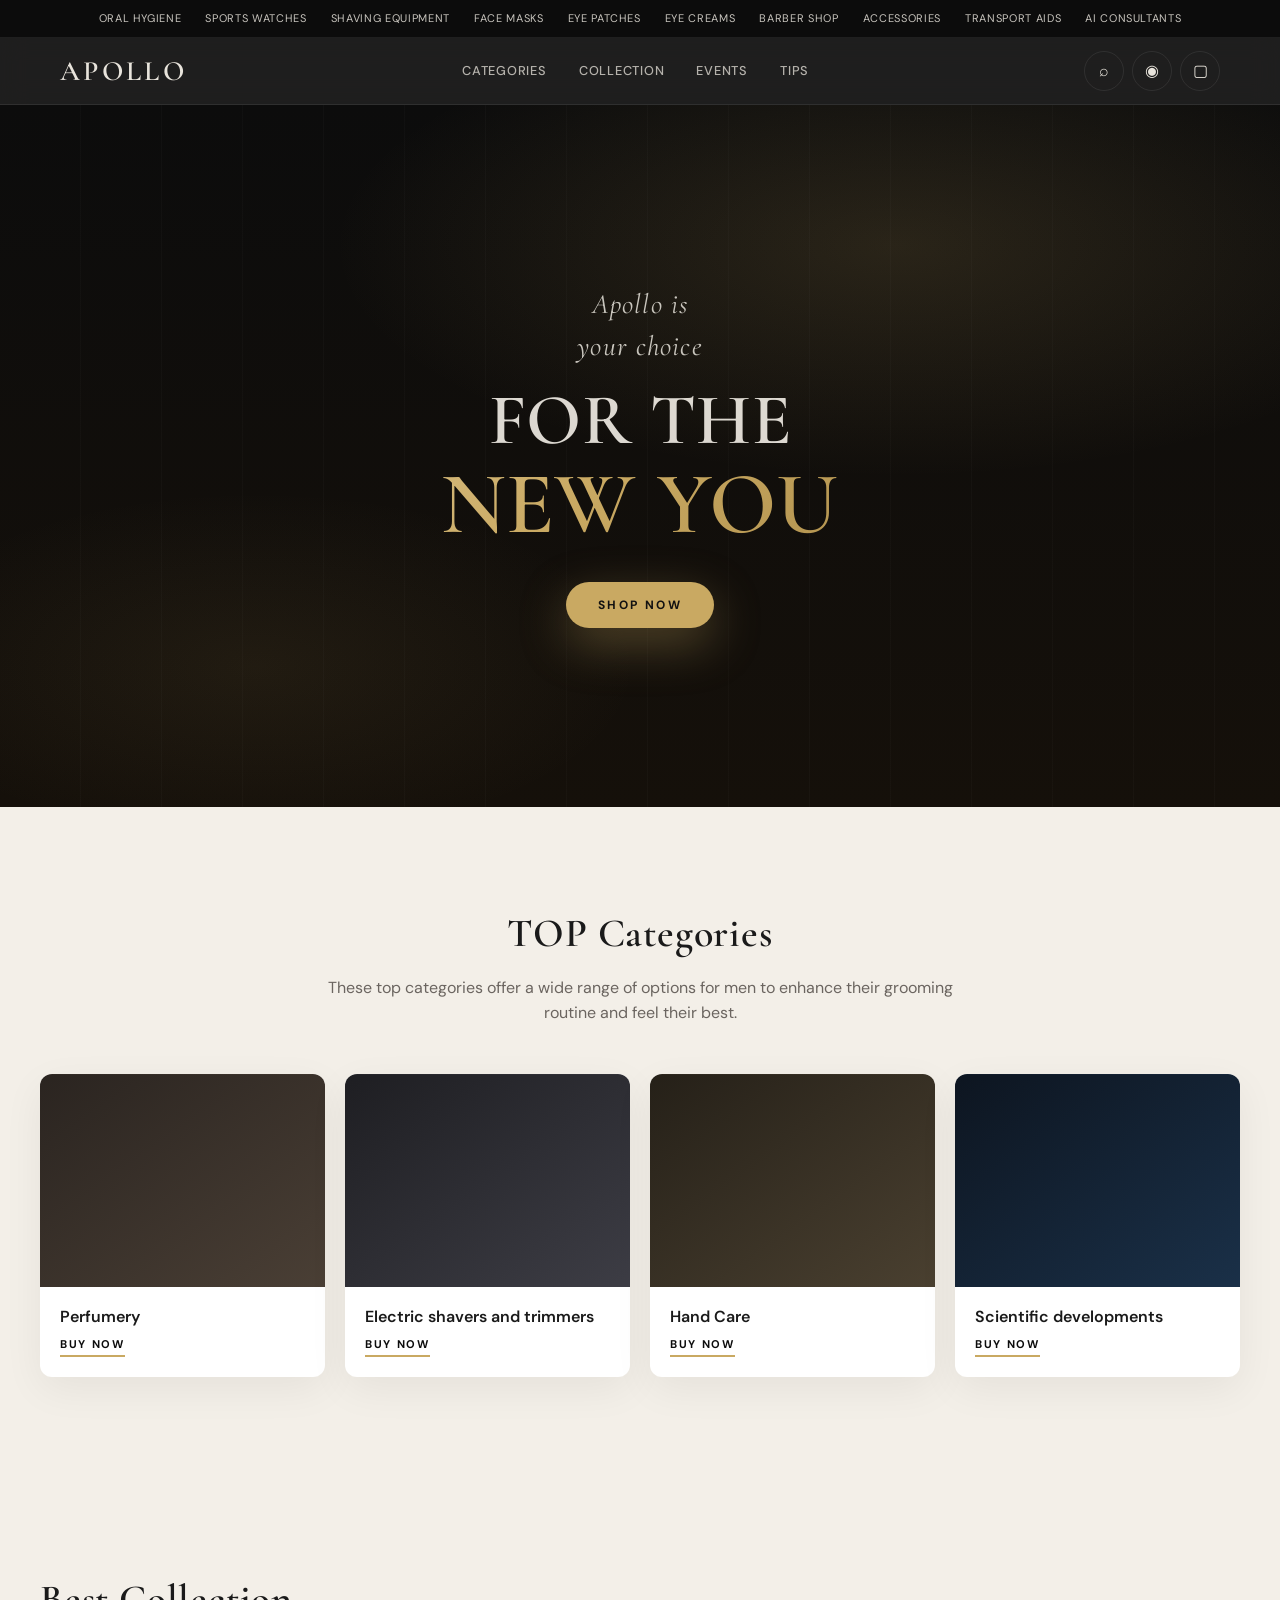
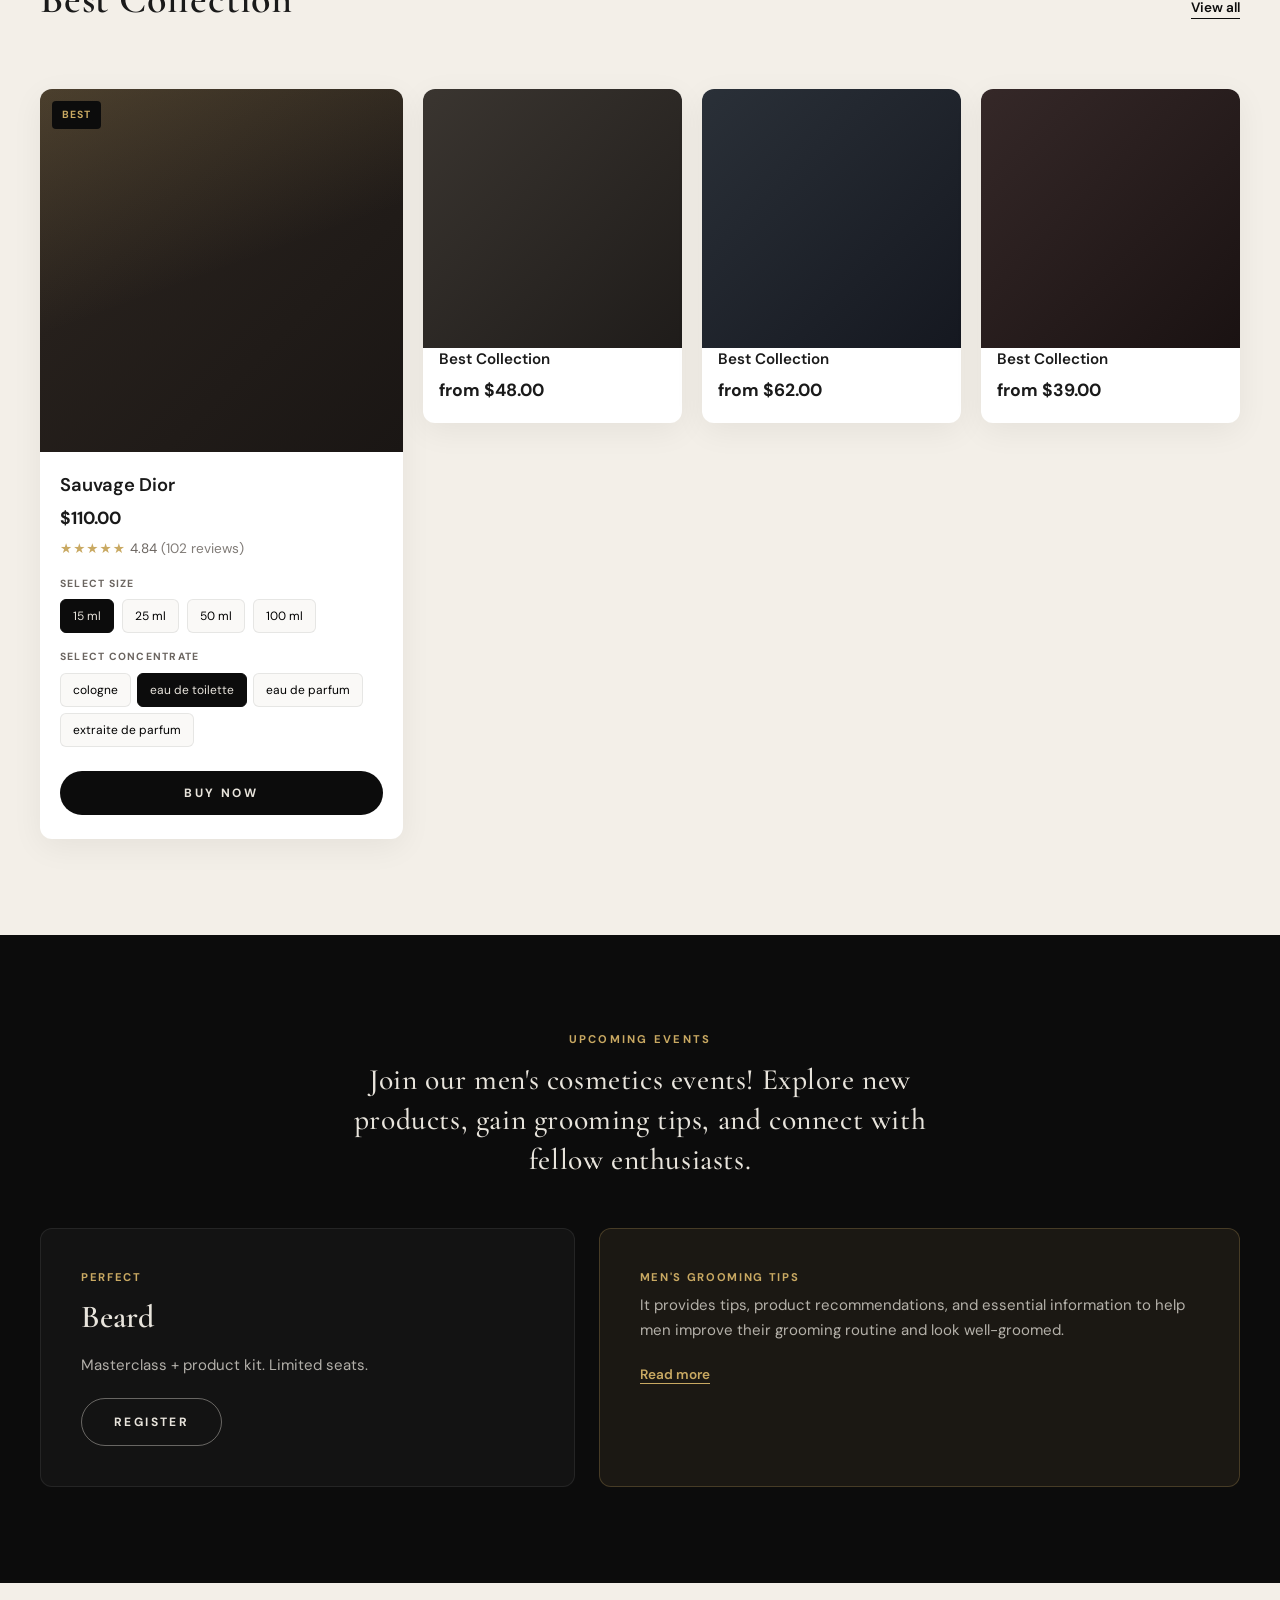
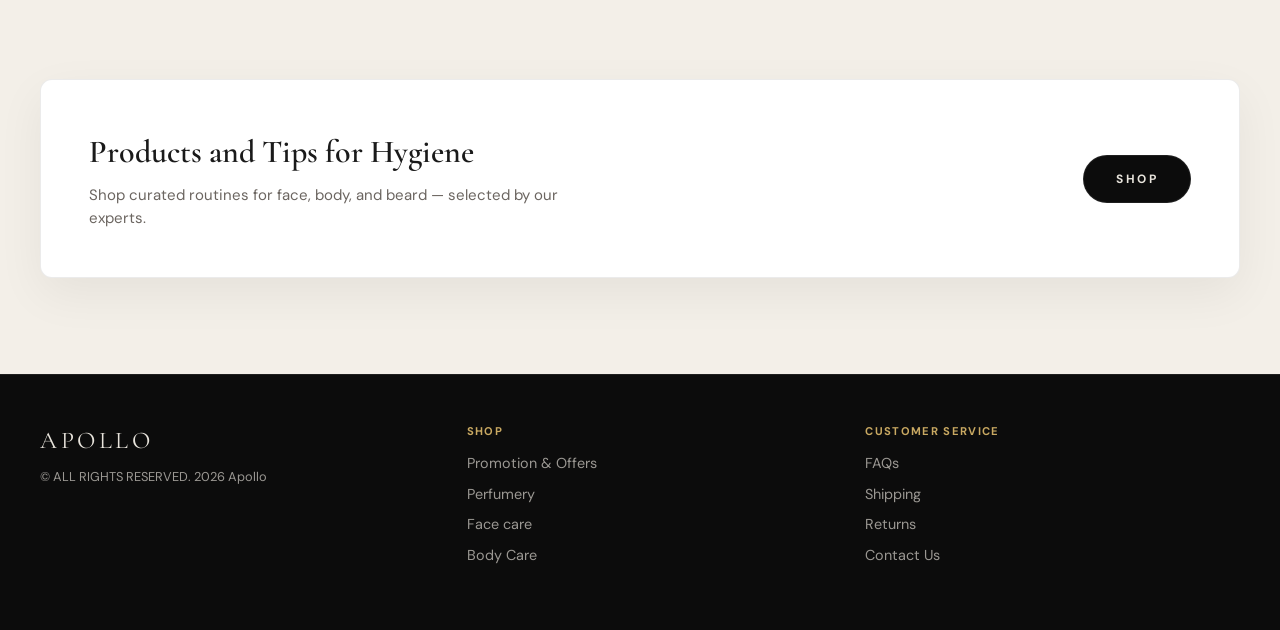
==== apollo-men-landing/index.html @ 3829512f "Add Apollo men's marketplace one-page demo from Figma mockup Made-with: Cursor" ====
<!DOCTYPE html>
<html lang="en">
  <head>
    <meta charset="utf-8" />
    <meta name="viewport" content="width=device-width, initial-scale=1" />
    <title>Apollo — Men&apos;s grooming &amp; cosmetics</title>
    <meta
      name="description"
      content="Apollo — premium men&apos;s cosmetics. Top categories, best collection, grooming tips."
    />
    <link rel="preconnect" href="https://fonts.googleapis.com" />
    <link rel="preconnect" href="https://fonts.gstatic.com" crossorigin />
    <link
      href="https://fonts.googleapis.com/css2?family=Cormorant+Garamond:ital,wght@0,400;0,600;0,700;1,400&family=DM+Sans:ital,opsz,wght@0,9..40,400;0,9..40,500;0,9..40,600;0,9..40,700&display=swap"
      rel="stylesheet"
    />
    <link rel="stylesheet" href="styles.css" />
  </head>
  <body>
    <a class="skip-link" href="#main">Skip to content</a>

    <!-- Верхняя полоса категорий (как на макете) -->
    <div class="ticker" role="navigation" aria-label="Top categories">
      <div class="ticker__track">
        <span>Oral hygiene</span>
        <span>Sports watches</span>
        <span>Shaving equipment</span>
        <span>Face masks</span>
        <span>Eye Patches</span>
        <span>Eye creams</span>
        <span>Barber Shop</span>
        <span>Accessories</span>
        <span>Transport aids</span>
        <span>AI consultants</span>
      </div>
    </div>

    <header class="header">
      <div class="header__inner">
        <button type="button" class="header__burger" aria-expanded="false" aria-controls="nav-drawer" id="burger">
          <span></span><span></span><span></span>
          <span class="visually-hidden">Menu</span>
        </button>
        <a class="logo" href="#">Apollo</a>
        <nav class="nav" id="nav-drawer" aria-label="Main">
          <a href="#categories">Categories</a>
          <a href="#collection">Collection</a>
          <a href="#events">Events</a>
          <a href="#tips">Tips</a>
        </nav>
        <div class="header__tools">
          <button type="button" class="icon-btn" aria-label="Search">⌕</button>
          <button type="button" class="icon-btn" aria-label="Account">◉</button>
          <button type="button" class="icon-btn" aria-label="Cart">▢</button>
        </div>
      </div>
    </header>

    <main id="main">
      <!-- Hero -->
      <section class="hero">
        <div class="hero__bg" aria-hidden="true"></div>
        <div class="wrap hero__content">
          <p class="hero__kicker">Apollo is<br />your choice</p>
          <h1 class="hero__title">
            <span class="hero__title-line">fOR THE</span>
            <span class="hero__title-accent">NEW YOU</span>
          </h1>
          <a class="btn btn--hero" href="#collection">shop now</a>
        </div>
      </section>

      <!-- TOP Categories -->
      <section class="section section--muted" id="categories">
        <div class="wrap">
          <header class="section-head">
            <h2 class="section-title">TOP Categories</h2>
            <p class="section-lead">
              These top categories offer a wide range of options for men to enhance their grooming routine and feel
              their best.
            </p>
          </header>
          <div class="grid grid--cats">
            <article class="cat-card">
              <div class="cat-card__visual cat-card__visual--1" aria-hidden="true"></div>
              <h3 class="cat-card__title">Perfumery</h3>
              <a class="cat-card__link" href="#collection">BUY now</a>
            </article>
            <article class="cat-card">
              <div class="cat-card__visual cat-card__visual--2" aria-hidden="true"></div>
              <h3 class="cat-card__title">Electric shavers and trimmers</h3>
              <a class="cat-card__link" href="#collection">BUY now</a>
            </article>
            <article class="cat-card">
              <div class="cat-card__visual cat-card__visual--3" aria-hidden="true"></div>
              <h3 class="cat-card__title">Hand Care</h3>
              <a class="cat-card__link" href="#collection">BUY now</a>
            </article>
            <article class="cat-card">
              <div class="cat-card__visual cat-card__visual--4" aria-hidden="true"></div>
              <h3 class="cat-card__title">Scientific developments</h3>
              <a class="cat-card__link" href="#collection">BUY now</a>
            </article>
          </div>
        </div>
      </section>

      <!-- Best Collection + карточка товара -->
      <section class="section" id="collection">
        <div class="wrap">
          <header class="section-head section-head--row">
            <h2 class="section-title">Best Collection</h2>
            <a class="text-link" href="#">View all</a>
          </header>
          <div class="grid grid--products">
            <article class="product">
              <div class="product__badge">Best</div>
              <div class="product__img" role="img" aria-label="Sauvage Dior"></div>
              <div class="product__body">
                <h3 class="product__name">Sauvage Dior</h3>
                <p class="product__price">$110.00</p>
                <p class="product__rating" aria-label="Rating 4.84 out of 5, 102 reviews">
                  <span class="stars" aria-hidden="true">★★★★★</span> 4.84 <span class="product__reviews">(102 reviews)</span>
                </p>
                <div class="product__block">
                  <p class="product__label">Select size</p>
                  <div class="pills">
                    <button type="button" class="pill pill--active">15 ml</button>
                    <button type="button" class="pill">25 ml</button>
                    <button type="button" class="pill">50 ml</button>
                    <button type="button" class="pill">100 ml</button>
                  </div>
                </div>
                <div class="product__block">
                  <p class="product__label">Select CONCENTRATE</p>
                  <div class="pills pills--wrap">
                    <button type="button" class="pill">cologne</button>
                    <button type="button" class="pill pill--active">eau de toilette</button>
                    <button type="button" class="pill">eau de parfum</button>
                    <button type="button" class="pill">extraite de parfum</button>
                  </div>
                </div>
                <button type="button" class="btn btn--cart">BUY now</button>
              </div>
            </article>
            <article class="product product--compact">
              <div class="product__img product__img--b" role="img" aria-label="Product"></div>
              <h3 class="product__name">Best Collection</h3>
              <p class="product__price">from $48.00</p>
            </article>
            <article class="product product--compact">
              <div class="product__img product__img--c" role="img" aria-label="Product"></div>
              <h3 class="product__name">Best Collection</h3>
              <p class="product__price">from $62.00</p>
            </article>
            <article class="product product--compact">
              <div class="product__img product__img--d" role="img" aria-label="Product"></div>
              <h3 class="product__name">Best Collection</h3>
              <p class="product__price">from $39.00</p>
            </article>
          </div>
        </div>
      </section>

      <!-- Events -->
      <section class="section section--dark" id="events">
        <div class="wrap">
          <header class="section-head">
            <p class="eyebrow">upcoming events</p>
            <h2 class="section-title section-title--light">
              Join our men&apos;s cosmetics events! Explore new products, gain grooming tips, and connect with fellow
              enthusiasts.
            </h2>
          </header>
          <div class="events-grid">
            <article class="event-card">
              <span class="event-card__tag">Perfect</span>
              <h3 class="event-card__title">Beard</h3>
              <p class="event-card__text">Masterclass + product kit. Limited seats.</p>
              <a class="btn btn--outline" href="#">Register</a>
            </article>
            <article class="event-card event-card--accent">
              <span class="event-card__tag">Men&apos;s Grooming Tips</span>
              <p class="event-card__text">
                It provides tips, product recommendations, and essential information to help men improve their grooming
                routine and look well-groomed.
              </p>
              <a class="text-link text-link--light" href="#">Read more</a>
            </article>
          </div>
        </div>
      </section>

      <!-- Tips strip -->
      <section class="section" id="tips">
        <div class="wrap tips-banner">
          <div>
            <h2 class="tips-banner__title">Products and Tips for Hygiene</h2>
            <p class="tips-banner__lead">Shop curated routines for face, body, and beard — selected by our experts.</p>
          </div>
          <a class="btn btn--primary" href="#collection">Shop</a>
        </div>
      </section>
    </main>

    <footer class="footer">
      <div class="wrap footer__grid">
        <div>
          <p class="footer__brand">Apollo</p>
          <p class="footer__copy">© ALL RIGHTS RESERVED. 2026 Apollo</p>
        </div>
        <div class="footer__cols">
          <div>
            <p class="footer__heading">Shop</p>
            <ul>
              <li><a href="#">Promotion &amp; Offers</a></li>
              <li><a href="#">Perfumery</a></li>
              <li><a href="#">Face care</a></li>
              <li><a href="#">Body Care</a></li>
            </ul>
          </div>
          <div>
            <p class="footer__heading">Customer Service</p>
            <ul>
              <li><a href="#">FAQs</a></li>
              <li><a href="#">Shipping</a></li>
              <li><a href="#">Returns</a></li>
              <li><a href="#">Contact Us</a></li>
            </ul>
          </div>
        </div>
      </div>
    </footer>

    <script src="app.js" defer></script>
  </body>
</html>
---- apollo-men-landing/styles.css ----
/* Одностраничник Apollo по макету: премиальная мужская косметика */

:root {
  --bg: #0c0c0c;
  --bg-elevated: #141414;
  --bg-muted: #f3efe8;
  --text: #1a1a1a;
  --text-light: #e8e4dc;
  --muted: #6b6560;
  --gold: #c9a962;
  --gold-dim: #9a7b3a;
  --line: rgba(255, 255, 255, 0.08);
  --line-dark: rgba(0, 0, 0, 0.08);
  --radius: 12px;
  --font: 'DM Sans', system-ui, sans-serif;
  --font-display: 'Cormorant Garamond', Georgia, serif;
}

*,
*::before,
*::after {
  box-sizing: border-box;
}

html {
  scroll-behavior: smooth;
}

@media (prefers-reduced-motion: reduce) {
  html {
    scroll-behavior: auto;
  }
}

body {
  margin: 0;
  font-family: var(--font);
  font-size: 15px;
  line-height: 1.5;
  color: var(--text);
  background: var(--bg-muted);
}

.visually-hidden {
  position: absolute;
  width: 1px;
  height: 1px;
  padding: 0;
  margin: -1px;
  overflow: hidden;
  clip: rect(0, 0, 0, 0);
  border: 0;
}

.skip-link {
  position: absolute;
  left: -9999px;
  top: 8px;
  z-index: 200;
  padding: 8px 16px;
  background: var(--gold);
  color: #111;
  font-weight: 600;
}
.skip-link:focus {
  left: 8px;
}

.wrap {
  width: min(1200px, 100% - 40px);
  margin-inline: auto;
}

/* Ticker */
.ticker {
  background: var(--bg);
  color: var(--text-light);
  font-size: 11px;
  letter-spacing: 0.06em;
  text-transform: uppercase;
  overflow: hidden;
  border-bottom: 1px solid var(--line);
}

.ticker__track {
  display: flex;
  flex-wrap: wrap;
  justify-content: center;
  gap: 0.75rem 1.5rem;
  padding: 10px 16px;
  max-width: 1200px;
  margin: 0 auto;
}

.ticker__track span {
  opacity: 0.85;
  white-space: nowrap;
}

@media (max-width: 640px) {
  .ticker__track {
    justify-content: flex-start;
    overflow-x: auto;
    flex-wrap: nowrap;
    -webkit-overflow-scrolling: touch;
    scrollbar-width: none;
  }
  .ticker__track::-webkit-scrollbar {
    display: none;
  }
}

/* Header */
.header {
  position: sticky;
  top: 0;
  z-index: 100;
  background: rgba(12, 12, 12, 0.92);
  backdrop-filter: blur(12px);
  border-bottom: 1px solid var(--line);
}

.header__inner {
  display: grid;
  grid-template-columns: auto 1fr auto;
  align-items: center;
  gap: 16px;
  max-width: 1200px;
  margin: 0 auto;
  padding: 12px 20px;
}

.logo {
  font-family: var(--font-display);
  font-size: 1.75rem;
  font-weight: 600;
  letter-spacing: 0.12em;
  text-transform: uppercase;
  color: var(--text-light);
  text-decoration: none;
}

.nav {
  display: flex;
  justify-content: center;
  gap: 2rem;
}

.nav a {
  color: rgba(232, 228, 220, 0.75);
  text-decoration: none;
  font-size: 0.8rem;
  font-weight: 500;
  letter-spacing: 0.06em;
  text-transform: uppercase;
}

.nav a:hover {
  color: var(--gold);
}

.header__tools {
  display: flex;
  gap: 8px;
}

.icon-btn {
  width: 40px;
  height: 40px;
  border: 1px solid var(--line);
  border-radius: 50%;
  background: transparent;
  color: var(--text-light);
  font-size: 1rem;
  cursor: pointer;
  line-height: 1;
}

.icon-btn:hover {
  border-color: var(--gold);
  color: var(--gold);
}

.header__burger {
  display: none;
  flex-direction: column;
  justify-content: center;
  gap: 5px;
  width: 44px;
  height: 44px;
  padding: 0;
  border: 1px solid var(--line);
  border-radius: 8px;
  background: transparent;
  cursor: pointer;
}

.header__burger span:not(.visually-hidden) {
  display: block;
  width: 18px;
  height: 2px;
  margin: 0 auto;
  background: var(--text-light);
}

@media (max-width: 768px) {
  .header__burger {
    display: flex;
  }
  .nav {
    position: fixed;
    inset: 0;
    top: 0;
    flex-direction: column;
    justify-content: center;
    align-items: center;
    gap: 2rem;
    background: var(--bg);
    font-size: 1.1rem;
    opacity: 0;
    visibility: hidden;
    transition: opacity 0.2s, visibility 0.2s;
  }
  .nav.is-open {
    opacity: 1;
    visibility: visible;
  }
  .header__inner {
    grid-template-columns: auto 1fr auto;
  }
}

/* Hero */
.hero {
  position: relative;
  min-height: min(78vh, 720px);
  display: flex;
  align-items: center;
  justify-content: center;
  padding: 80px 20px;
  background: var(--bg);
  color: var(--text-light);
  overflow: hidden;
}

.hero__bg {
  position: absolute;
  inset: 0;
  background:
    radial-gradient(ellipse 80% 60% at 70% 20%, rgba(201, 169, 98, 0.15), transparent 55%),
    radial-gradient(ellipse 60% 50% at 20% 80%, rgba(201, 169, 98, 0.08), transparent 50%),
    linear-gradient(180deg, #0c0c0c 0%, #15100a 100%);
}

.hero__bg::after {
  content: '';
  position: absolute;
  inset: 0;
  background-image: repeating-linear-gradient(
    90deg,
    transparent,
    transparent 80px,
    rgba(255, 255, 255, 0.02) 80px,
    rgba(255, 255, 255, 0.02) 81px
  );
  pointer-events: none;
}

.hero__content {
  position: relative;
  text-align: center;
  z-index: 1;
}

.hero__kicker {
  margin: 0 0 1rem;
  font-family: var(--font-display);
  font-size: clamp(1.25rem, 3vw, 1.75rem);
  font-style: italic;
  font-weight: 400;
  letter-spacing: 0.04em;
  color: rgba(232, 228, 220, 0.85);
}

.hero__title {
  margin: 0 0 2rem;
  font-family: var(--font-display);
  font-weight: 600;
  line-height: 1.05;
  letter-spacing: 0.02em;
}

.hero__title-line {
  display: block;
  font-size: clamp(2.5rem, 8vw, 4.5rem);
  text-transform: uppercase;
  color: rgba(232, 228, 220, 0.95);
}

.hero__title-accent {
  display: block;
  font-size: clamp(3rem, 10vw, 5.5rem);
  background: linear-gradient(135deg, #e8d5a8 0%, var(--gold) 45%, var(--gold-dim) 100%);
  -webkit-background-clip: text;
  background-clip: text;
  color: transparent;
}

.btn {
  display: inline-flex;
  align-items: center;
  justify-content: center;
  padding: 14px 32px;
  font-family: var(--font);
  font-size: 0.75rem;
  font-weight: 700;
  letter-spacing: 0.2em;
  text-transform: uppercase;
  text-decoration: none;
  border: none;
  border-radius: 999px;
  cursor: pointer;
  transition: transform 0.15s ease, box-shadow 0.15s ease;
}

.btn:active {
  transform: scale(0.98);
}

.btn--hero {
  background: var(--gold);
  color: #111;
  box-shadow: 0 16px 48px rgba(201, 169, 98, 0.35);
}

.btn--hero:hover {
  box-shadow: 0 20px 56px rgba(201, 169, 98, 0.45);
}

.btn--primary {
  background: var(--bg);
  color: var(--text-light);
  border: 1px solid var(--line);
}

.btn--primary:hover {
  border-color: var(--gold);
  color: var(--gold);
}

.btn--outline {
  background: transparent;
  color: var(--text-light);
  border: 1px solid rgba(232, 228, 220, 0.4);
}

.btn--outline:hover {
  border-color: var(--gold);
  color: var(--gold);
}

.btn--cart {
  width: 100%;
  margin-top: 0.5rem;
  background: var(--bg);
  color: var(--text-light);
}

.product .btn--cart:hover {
  background: var(--gold);
  color: #111;
}

/* Sections */
.section {
  padding: clamp(48px, 8vw, 96px) 0;
}

.section--muted {
  background: var(--bg-muted);
}

.section--dark {
  background: var(--bg);
  color: var(--text-light);
}

.section-head {
  margin-bottom: clamp(32px, 5vw, 48px);
  text-align: center;
  max-width: 640px;
  margin-inline: auto;
}

.section-head--row {
  display: flex;
  justify-content: space-between;
  align-items: baseline;
  max-width: none;
  text-align: left;
}

@media (max-width: 640px) {
  .section-head--row {
    flex-direction: column;
    align-items: flex-start;
    gap: 12px;
  }
}

.section-title {
  margin: 0 0 12px;
  font-family: var(--font-display);
  font-size: clamp(1.75rem, 4vw, 2.5rem);
  font-weight: 600;
  letter-spacing: 0.02em;
}

.section-title--light {
  color: var(--text-light);
  font-size: clamp(1.35rem, 3vw, 1.85rem);
  line-height: 1.35;
  font-weight: 500;
}

.section-lead {
  margin: 0;
  color: var(--muted);
  font-size: 1rem;
  line-height: 1.6;
}

.eyebrow {
  margin: 0 0 12px;
  font-size: 0.7rem;
  font-weight: 700;
  letter-spacing: 0.2em;
  text-transform: uppercase;
  color: var(--gold);
}

.text-link {
  font-size: 0.85rem;
  font-weight: 600;
  color: var(--bg);
  text-decoration: none;
  border-bottom: 1px solid currentColor;
}

.text-link:hover {
  color: var(--gold-dim);
}

.text-link--light {
  color: var(--gold);
  border-color: var(--gold);
}

/* Category grid */
.grid {
  display: grid;
  gap: 20px;
}

.grid--cats {
  grid-template-columns: repeat(4, 1fr);
}

@media (max-width: 900px) {
  .grid--cats {
    grid-template-columns: repeat(2, 1fr);
  }
}

@media (max-width: 480px) {
  .grid--cats {
    grid-template-columns: 1fr;
  }
}

.cat-card {
  background: #fff;
  border-radius: var(--radius);
  overflow: hidden;
  box-shadow: 0 12px 40px rgba(0, 0, 0, 0.06);
  display: flex;
  flex-direction: column;
}

.cat-card__visual {
  aspect-ratio: 4/3;
  background-size: cover;
  background-position: center;
}

.cat-card__visual--1 {
  background-image: linear-gradient(145deg, #2a2420 0%, #4a3f35 100%);
}
.cat-card__visual--2 {
  background-image: linear-gradient(145deg, #1e1e22 0%, #3d3d45 100%);
}
.cat-card__visual--3 {
  background-image: linear-gradient(145deg, #252018 0%, #4a4030 100%);
}
.cat-card__visual--4 {
  background-image: linear-gradient(145deg, #0d1520 0%, #1a3048 100%);
}

.cat-card__title {
  margin: 0;
  padding: 1.25rem 1.25rem 0.5rem;
  font-size: 1rem;
  font-weight: 600;
  line-height: 1.3;
}

.cat-card__link {
  margin: 0 1.25rem 1.25rem;
  font-size: 0.7rem;
  font-weight: 700;
  letter-spacing: 0.15em;
  text-transform: uppercase;
  color: var(--bg);
  text-decoration: none;
  align-self: flex-start;
  border-bottom: 2px solid var(--gold);
  padding-bottom: 2px;
}

.cat-card__link:hover {
  color: var(--gold-dim);
}

/* Products */
.grid--products {
  grid-template-columns: 1.4fr 1fr 1fr 1fr;
  align-items: start;
}

@media (max-width: 1024px) {
  .grid--products {
    grid-template-columns: 1fr 1fr;
  }
  .product:first-child {
    grid-column: 1 / -1;
  }
}

@media (max-width: 540px) {
  .grid--products {
    grid-template-columns: 1fr;
  }
}

.product {
  background: #fff;
  border-radius: var(--radius);
  overflow: hidden;
  box-shadow: 0 8px 32px rgba(0, 0, 0, 0.06);
  position: relative;
}

.product--compact .product__name {
  padding: 0 1rem;
  font-size: 0.95rem;
}

.product--compact .product__price {
  padding: 0 1rem 1.25rem;
  margin: 0;
}

.product__badge {
  position: absolute;
  top: 12px;
  left: 12px;
  z-index: 2;
  padding: 6px 10px;
  font-size: 0.65rem;
  font-weight: 700;
  letter-spacing: 0.1em;
  text-transform: uppercase;
  background: var(--bg);
  color: var(--gold);
  border-radius: 4px;
}

.product__img {
  aspect-ratio: 1;
  background:
    linear-gradient(160deg, rgba(201, 169, 98, 0.2) 0%, transparent 50%),
    linear-gradient(135deg, #2c2520 0%, #1a1614 100%);
}

.product__img--b {
  background: linear-gradient(135deg, #3a3530 0%, #1f1c1a 100%);
}
.product__img--c {
  background: linear-gradient(135deg, #2a3038 0%, #151820 100%);
}
.product__img--d {
  background: linear-gradient(135deg, #352828 0%, #1a1212 100%);
}

.product__body {
  padding: 1.25rem 1.25rem 1.5rem;
}

.product__name {
  margin: 0 0 0.35rem;
  font-size: 1.15rem;
  font-weight: 600;
}

.product__price {
  margin: 0 0 0.5rem;
  font-size: 1.1rem;
  font-weight: 700;
}

.product__rating {
  margin: 0 0 1rem;
  font-size: 0.85rem;
  color: var(--muted);
}

.stars {
  letter-spacing: 1px;
  color: var(--gold);
}

.product__reviews {
  opacity: 0.85;
}

.product__label {
  margin: 0 0 8px;
  font-size: 0.65rem;
  font-weight: 700;
  letter-spacing: 0.12em;
  text-transform: uppercase;
  color: var(--muted);
}

.product__block {
  margin-bottom: 1rem;
}

.pills {
  display: flex;
  flex-wrap: wrap;
  gap: 8px;
}

.pills--wrap {
  gap: 6px;
}

.pill {
  padding: 8px 12px;
  font-family: var(--font);
  font-size: 0.75rem;
  border: 1px solid var(--line-dark);
  border-radius: 6px;
  background: #faf9f7;
  cursor: pointer;
}

.pill:hover {
  border-color: var(--gold);
}

.pill--active {
  background: var(--bg);
  color: var(--text-light);
  border-color: var(--bg);
}

/* Events */
.events-grid {
  display: grid;
  grid-template-columns: 1fr 1.2fr;
  gap: 24px;
}

@media (max-width: 768px) {
  .events-grid {
    grid-template-columns: 1fr;
  }
}

.event-card {
  padding: clamp(24px, 4vw, 40px);
  border: 1px solid var(--line);
  border-radius: var(--radius);
  background: rgba(255, 255, 255, 0.03);
}

.event-card--accent {
  background: rgba(201, 169, 98, 0.08);
  border-color: rgba(201, 169, 98, 0.25);
}

.event-card__tag {
  display: block;
  margin-bottom: 8px;
  font-size: 0.7rem;
  font-weight: 700;
  letter-spacing: 0.15em;
  text-transform: uppercase;
  color: var(--gold);
}

.event-card__title {
  margin: 0 0 12px;
  font-family: var(--font-display);
  font-size: 2rem;
  font-weight: 600;
  color: var(--text-light);
}

.event-card__text {
  margin: 0 0 1.25rem;
  color: rgba(232, 228, 220, 0.75);
  line-height: 1.65;
}

/* Tips banner */
.tips-banner {
  display: flex;
  flex-wrap: wrap;
  align-items: center;
  justify-content: space-between;
  gap: 24px;
  padding: clamp(28px, 5vw, 48px);
  background: #fff;
  border-radius: var(--radius);
  box-shadow: 0 16px 48px rgba(0, 0, 0, 0.06);
  border: 1px solid var(--line-dark);
}

.tips-banner__title {
  margin: 0 0 8px;
  font-family: var(--font-display);
  font-size: clamp(1.5rem, 3vw, 2rem);
  font-weight: 600;
}

.tips-banner__lead {
  margin: 0;
  color: var(--muted);
  max-width: 48ch;
}

/* Footer */
.footer {
  background: var(--bg);
  color: rgba(232, 228, 220, 0.65);
  padding: 48px 20px 56px;
  border-top: 1px solid var(--line);
}

.footer__grid {
  display: grid;
  grid-template-columns: 1fr 2fr;
  gap: 40px;
}

@media (max-width: 640px) {
  .footer__grid {
    grid-template-columns: 1fr;
  }
}

.footer__brand {
  margin: 0 0 8px;
  font-family: var(--font-display);
  font-size: 1.5rem;
  letter-spacing: 0.15em;
  text-transform: uppercase;
  color: var(--text-light);
}

.footer__copy {
  margin: 0;
  font-size: 0.8rem;
}

.footer__cols {
  display: grid;
  grid-template-columns: 1fr 1fr;
  gap: 24px;
}

.footer__heading {
  margin: 0 0 12px;
  font-size: 0.7rem;
  font-weight: 700;
  letter-spacing: 0.12em;
  text-transform: uppercase;
  color: var(--gold);
}

.footer ul {
  margin: 0;
  padding: 0;
  list-style: none;
}

.footer li {
  margin-bottom: 8px;
}

.footer a {
  color: rgba(232, 228, 220, 0.65);
  text-decoration: none;
  font-size: 0.9rem;
}

.footer a:hover {
  color: var(--gold);
}
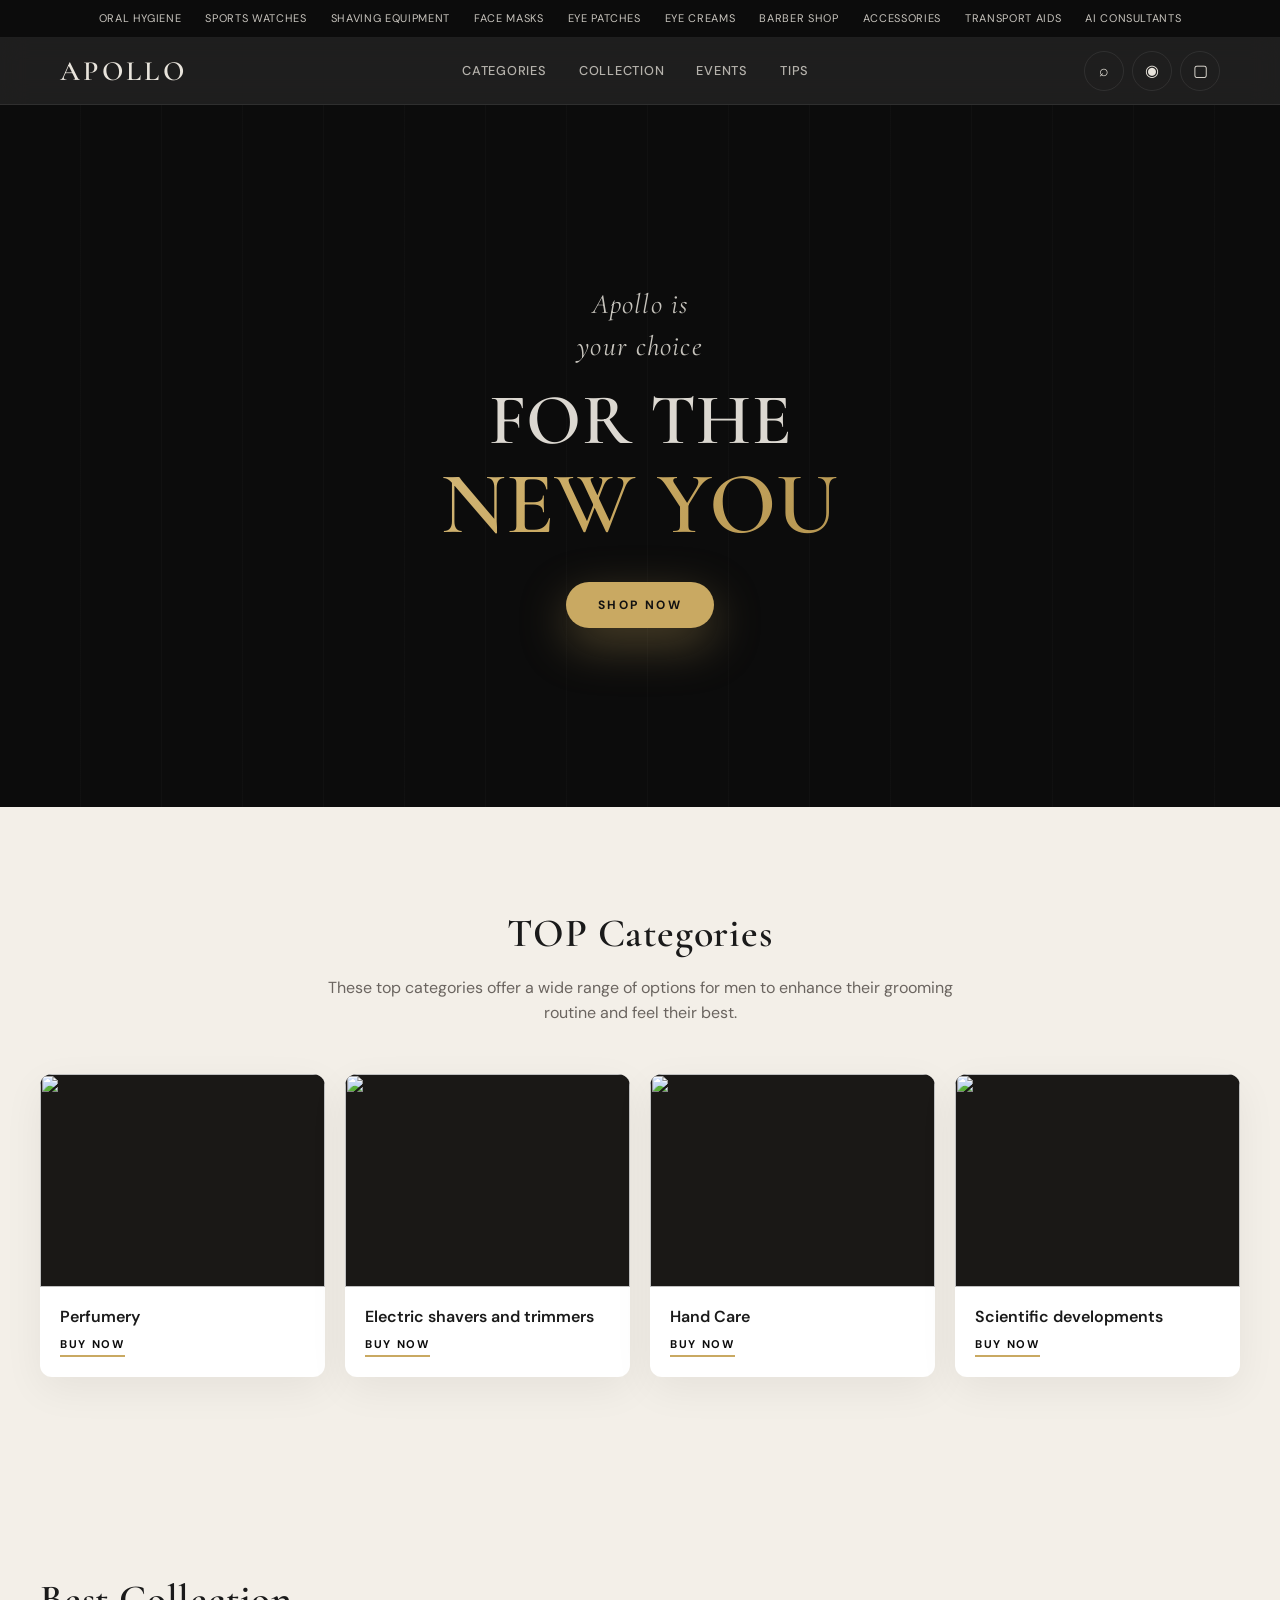
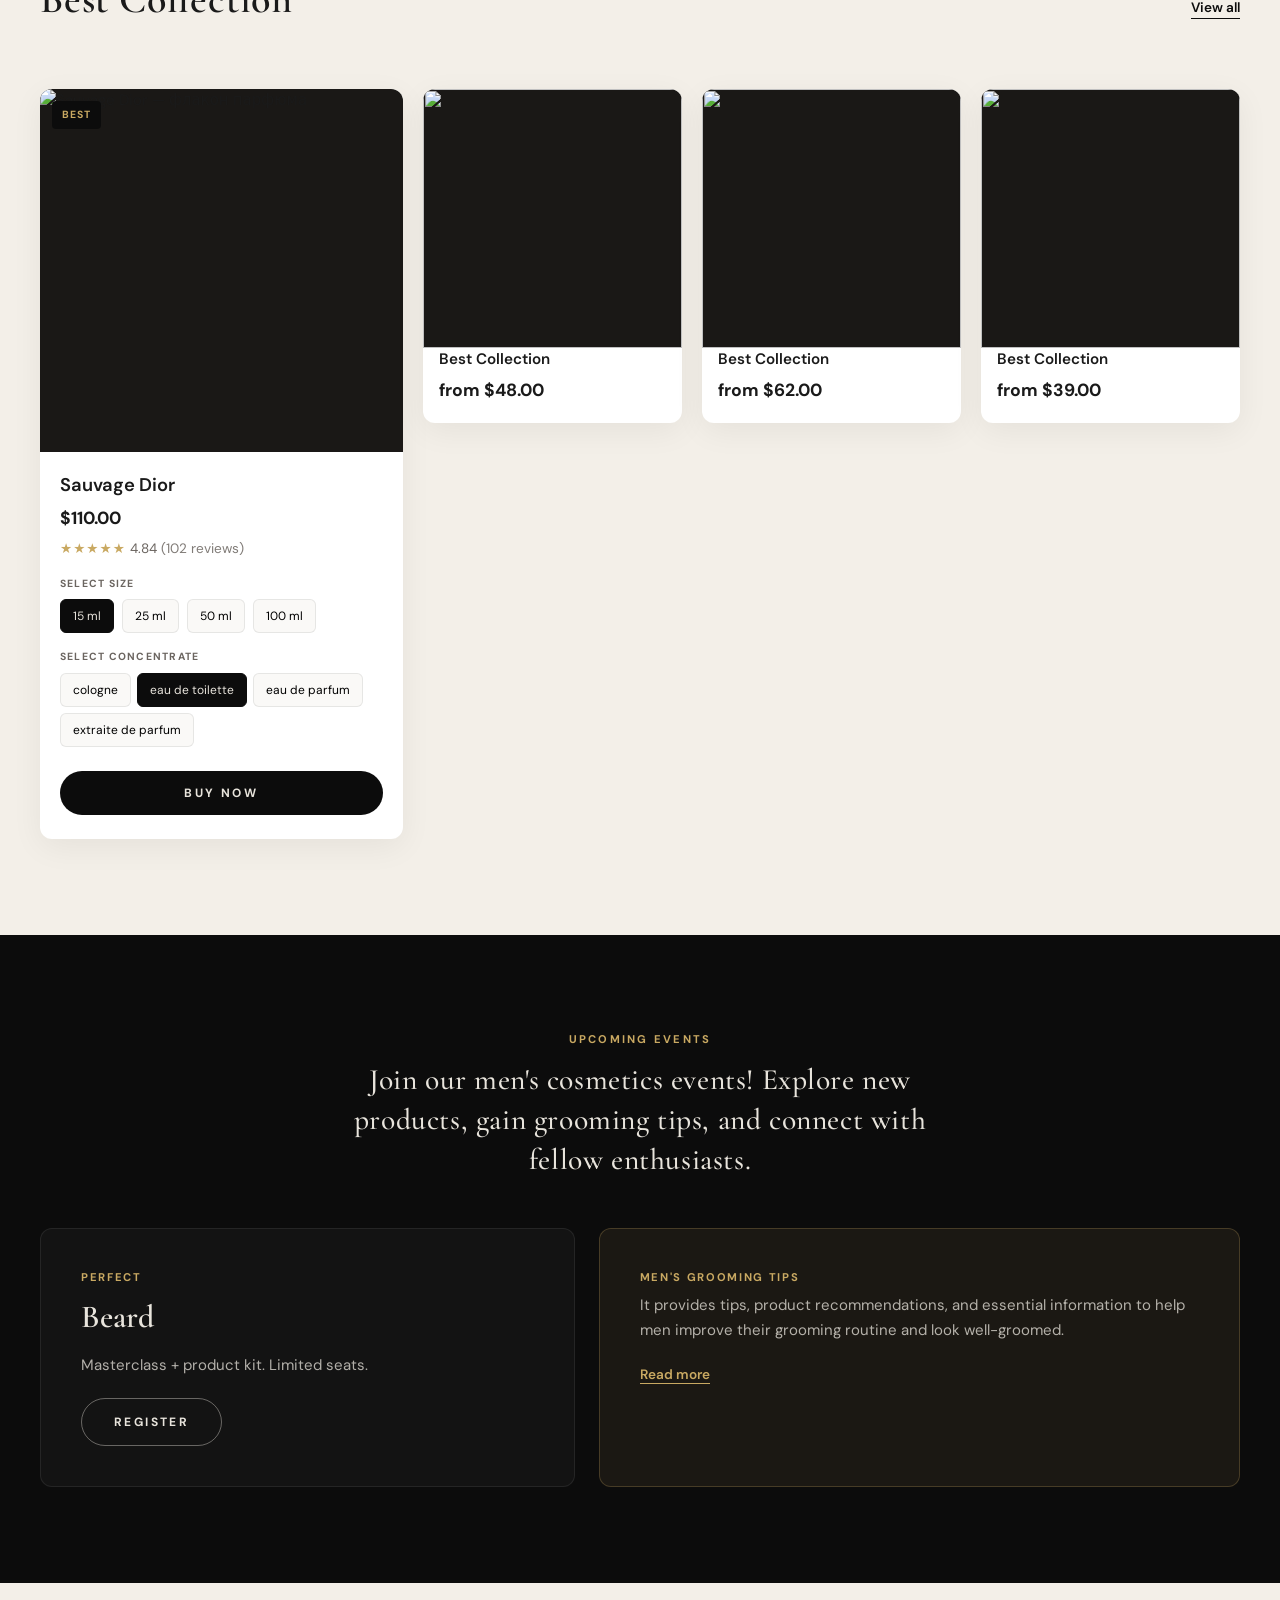
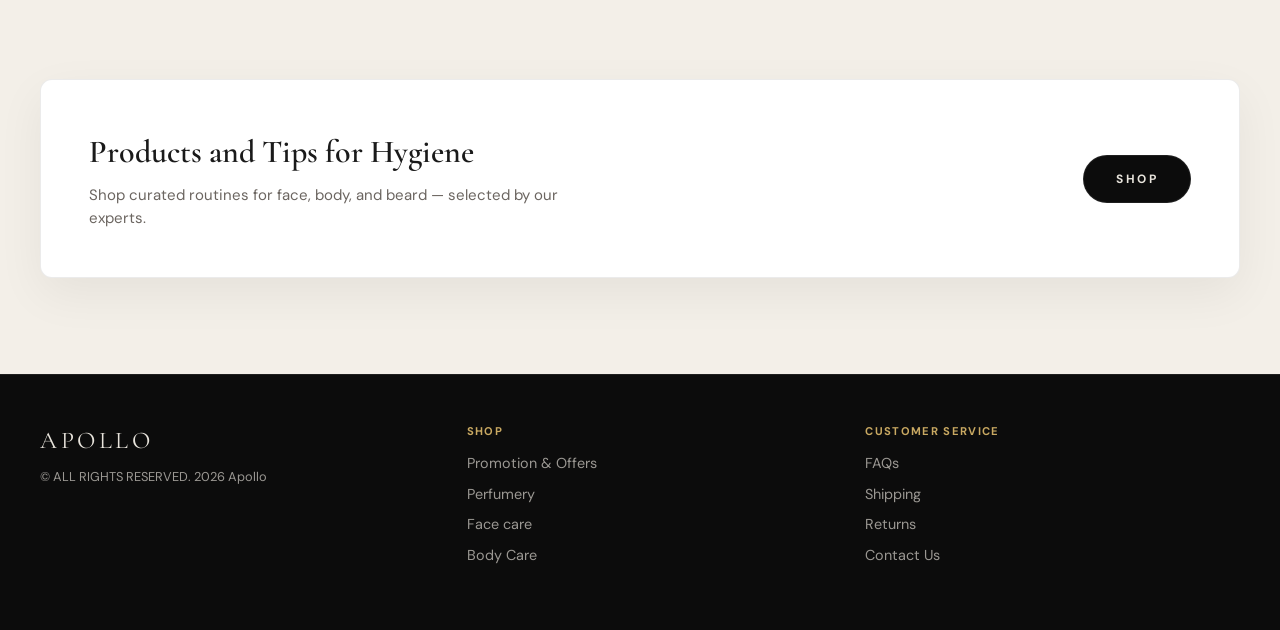
==== commit 61833ad8: "apollo: hero + categories + products use Unsplash photos Made-with: Cursor" ====
--- a/apollo-men-landing/index.html
+++ b/apollo-men-landing/index.html
@@ -15,6 +15,7 @@
       rel="stylesheet"
     />
     <link rel="stylesheet" href="styles.css" />
+    <!-- Фото: Unsplash (демо), замените на свои при продакшене -->
   </head>
   <body>
     <a class="skip-link" href="#main">Skip to content</a>
@@ -82,22 +83,58 @@
           </header>
           <div class="grid grid--cats">
             <article class="cat-card">
-              <div class="cat-card__visual cat-card__visual--1" aria-hidden="true"></div>
+              <div class="cat-card__visual">
+                <img
+                  src="https://images.unsplash.com/photo-1541643600914-78b084683601?auto=format&amp;fit=crop&amp;w=800&amp;q=80"
+                  alt=""
+                  width="800"
+                  height="600"
+                  loading="lazy"
+                  decoding="async"
+                />
+              </div>
               <h3 class="cat-card__title">Perfumery</h3>
               <a class="cat-card__link" href="#collection">BUY now</a>
             </article>
             <article class="cat-card">
-              <div class="cat-card__visual cat-card__visual--2" aria-hidden="true"></div>
+              <div class="cat-card__visual">
+                <img
+                  src="https://images.unsplash.com/photo-1622287162006-12fe7b695616?auto=format&amp;fit=crop&amp;w=800&amp;q=80"
+                  alt=""
+                  width="800"
+                  height="600"
+                  loading="lazy"
+                  decoding="async"
+                />
+              </div>
               <h3 class="cat-card__title">Electric shavers and trimmers</h3>
               <a class="cat-card__link" href="#collection">BUY now</a>
             </article>
             <article class="cat-card">
-              <div class="cat-card__visual cat-card__visual--3" aria-hidden="true"></div>
+              <div class="cat-card__visual">
+                <img
+                  src="https://images.unsplash.com/photo-1571875257727-256c39da42af?auto=format&amp;fit=crop&amp;w=800&amp;q=80"
+                  alt=""
+                  width="800"
+                  height="600"
+                  loading="lazy"
+                  decoding="async"
+                />
+              </div>
               <h3 class="cat-card__title">Hand Care</h3>
               <a class="cat-card__link" href="#collection">BUY now</a>
             </article>
             <article class="cat-card">
-              <div class="cat-card__visual cat-card__visual--4" aria-hidden="true"></div>
+              <div class="cat-card__visual">
+                <img
+                  src="https://images.unsplash.com/photo-1582719471384-894fbb16e074?auto=format&amp;fit=crop&amp;w=800&amp;q=80"
+                  alt=""
+                  width="800"
+                  height="600"
+                  loading="lazy"
+                  decoding="async"
+                />
+              </div>
               <h3 class="cat-card__title">Scientific developments</h3>
               <a class="cat-card__link" href="#collection">BUY now</a>
             </article>
@@ -115,7 +152,16 @@
           <div class="grid grid--products">
             <article class="product">
               <div class="product__badge">Best</div>
-              <div class="product__img" role="img" aria-label="Sauvage Dior"></div>
+              <div class="product__img">
+                <img
+                  src="https://images.unsplash.com/photo-1592945403244-b3fbafd7b650?auto=format&amp;fit=crop&amp;w=900&amp;q=80"
+                  alt="Sauvage Dior — флакон парфюма"
+                  width="900"
+                  height="900"
+                  loading="lazy"
+                  decoding="async"
+                />
+              </div>
               <div class="product__body">
                 <h3 class="product__name">Sauvage Dior</h3>
                 <p class="product__price">$110.00</p>
@@ -144,17 +190,44 @@
               </div>
             </article>
             <article class="product product--compact">
-              <div class="product__img product__img--b" role="img" aria-label="Product"></div>
+              <div class="product__img">
+                <img
+                  src="https://images.unsplash.com/photo-1617897903246-719242758050?auto=format&amp;fit=crop&amp;w=600&amp;q=80"
+                  alt=""
+                  width="600"
+                  height="600"
+                  loading="lazy"
+                  decoding="async"
+                />
+              </div>
               <h3 class="product__name">Best Collection</h3>
               <p class="product__price">from $48.00</p>
             </article>
             <article class="product product--compact">
-              <div class="product__img product__img--c" role="img" aria-label="Product"></div>
+              <div class="product__img">
+                <img
+                  src="https://images.unsplash.com/photo-1571781926291-c477ebfd24b1?auto=format&amp;fit=crop&amp;w=600&amp;q=80"
+                  alt=""
+                  width="600"
+                  height="600"
+                  loading="lazy"
+                  decoding="async"
+                />
+              </div>
               <h3 class="product__name">Best Collection</h3>
               <p class="product__price">from $62.00</p>
             </article>
             <article class="product product--compact">
-              <div class="product__img product__img--d" role="img" aria-label="Product"></div>
+              <div class="product__img">
+                <img
+                  src="https://images.unsplash.com/photo-1608248543803-62a8ce0b2b70?auto=format&amp;fit=crop&amp;w=600&amp;q=80"
+                  alt=""
+                  width="600"
+                  height="600"
+                  loading="lazy"
+                  decoding="async"
+                />
+              </div>
               <h3 class="product__name">Best Collection</h3>
               <p class="product__price">from $39.00</p>
             </article>
--- a/apollo-men-landing/styles.css
+++ b/apollo-men-landing/styles.css
@@ -246,10 +246,12 @@
 .hero__bg {
   position: absolute;
   inset: 0;
-  background:
-    radial-gradient(ellipse 80% 60% at 70% 20%, rgba(201, 169, 98, 0.15), transparent 55%),
-    radial-gradient(ellipse 60% 50% at 20% 80%, rgba(201, 169, 98, 0.08), transparent 50%),
-    linear-gradient(180deg, #0c0c0c 0%, #15100a 100%);
+  background-color: #0c0c0c;
+  background-image:
+    linear-gradient(180deg, rgba(12, 12, 12, 0.82) 0%, rgba(12, 12, 12, 0.92) 100%),
+    url('https://images.unsplash.com/photo-1620916566398-39f1143ab7be?auto=format&fit=crop&w=1920&q=80');
+  background-size: cover;
+  background-position: center;
 }
 
 .hero__bg::after {
@@ -489,21 +491,15 @@
 
 .cat-card__visual {
   aspect-ratio: 4/3;
-  background-size: cover;
-  background-position: center;
-}
-
-.cat-card__visual--1 {
-  background-image: linear-gradient(145deg, #2a2420 0%, #4a3f35 100%);
-}
-.cat-card__visual--2 {
-  background-image: linear-gradient(145deg, #1e1e22 0%, #3d3d45 100%);
-}
-.cat-card__visual--3 {
-  background-image: linear-gradient(145deg, #252018 0%, #4a4030 100%);
-}
-.cat-card__visual--4 {
-  background-image: linear-gradient(145deg, #0d1520 0%, #1a3048 100%);
+  overflow: hidden;
+  background: #1a1816;
+}
+
+.cat-card__visual img {
+  width: 100%;
+  height: 100%;
+  object-fit: cover;
+  display: block;
 }
 
 .cat-card__title {
@@ -587,19 +583,15 @@
 
 .product__img {
   aspect-ratio: 1;
-  background:
-    linear-gradient(160deg, rgba(201, 169, 98, 0.2) 0%, transparent 50%),
-    linear-gradient(135deg, #2c2520 0%, #1a1614 100%);
-}
-
-.product__img--b {
-  background: linear-gradient(135deg, #3a3530 0%, #1f1c1a 100%);
-}
-.product__img--c {
-  background: linear-gradient(135deg, #2a3038 0%, #151820 100%);
-}
-.product__img--d {
-  background: linear-gradient(135deg, #352828 0%, #1a1212 100%);
+  overflow: hidden;
+  background: #1a1816;
+}
+
+.product__img img {
+  width: 100%;
+  height: 100%;
+  object-fit: cover;
+  display: block;
 }
 
 .product__body {
